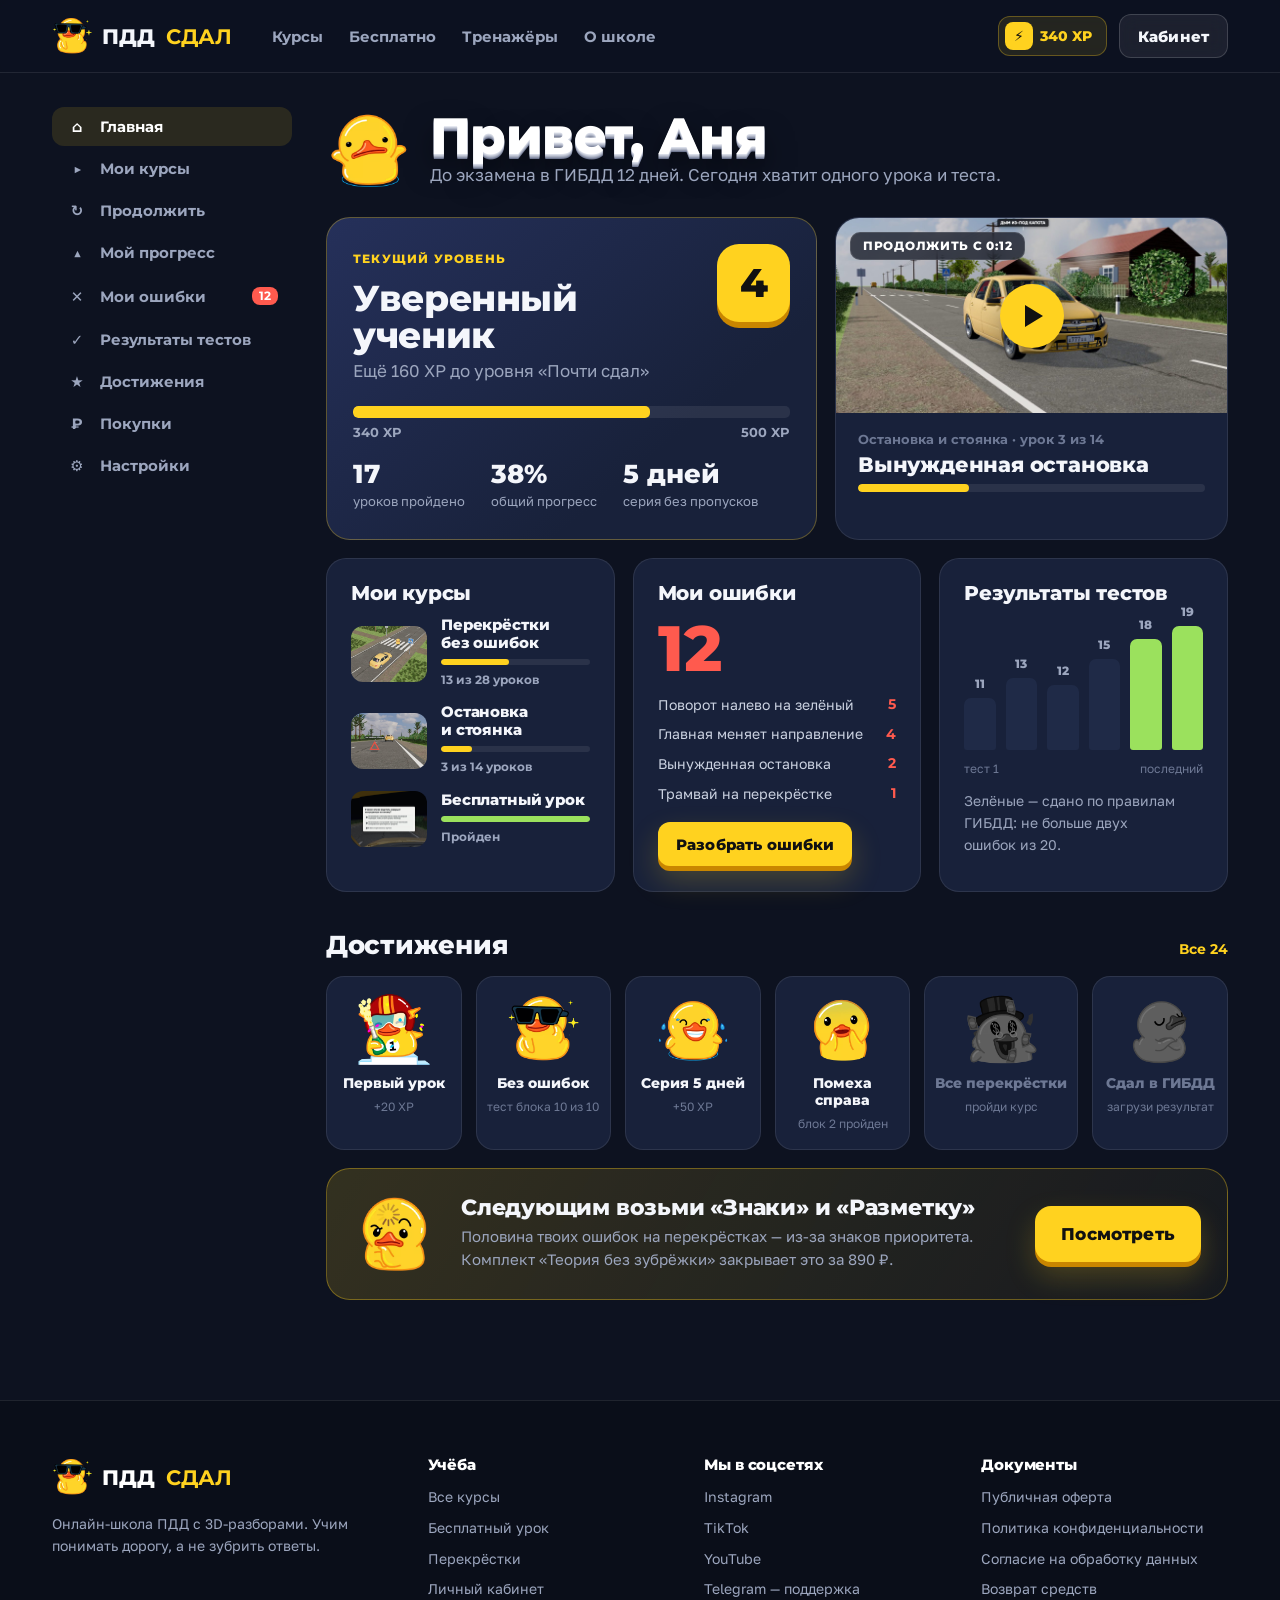
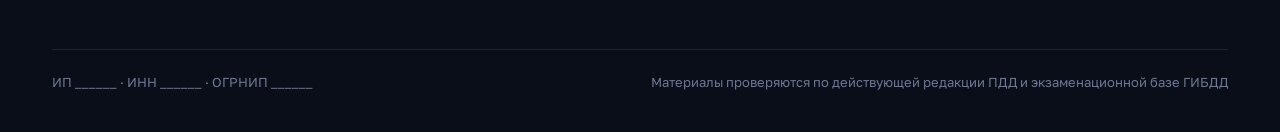
==== account.html @ 4e709c80 "Дизайн-концепция онлайн-школы ПДД: 5 экранов Co-Authored-By: Claude Opus 5.5 <noreply@anthropic.com>" ====
<!doctype html>
<html lang="ru">
<head>
<meta charset="utf-8">
<meta name="viewport" content="width=device-width,initial-scale=1"><meta name="robots" content="noindex,nofollow">
<title>Личный кабинет — ПДД СДАЛ</title>
<link rel="preconnect" href="https://fonts.googleapis.com"><link rel="preconnect" href="https://fonts.gstatic.com" crossorigin>
<link href="https://fonts.googleapis.com/css2?family=Golos+Text:wght@400;500;600&family=Montserrat:wght@700;800&display=swap" rel="stylesheet">
<link rel="stylesheet" href="css/app.css">
</head>
<body data-page="account" data-user="1">
<header data-top></header>

<div class="wrap acc">
  <nav class="acc-nav">
    <a class="on" href="#"><i>⌂</i>Главная</a>
    <a href="#courses"><i>▶</i>Мои курсы</a>
    <a href="lesson.html"><i>↻</i>Продолжить</a>
    <a href="#progress"><i>▲</i>Мой прогресс</a>
    <a href="#errors"><i>✕</i>Мои ошибки<em>12</em></a>
    <a href="#progress"><i>✓</i>Результаты тестов</a>
    <a href="#ach"><i>★</i>Достижения</a>
    <a href="#"><i>₽</i>Покупки</a>
    <a href="#"><i>⚙</i>Настройки</a>
  </nav>

  <div>
    <div class="acc-h"><img data-duck="5773" alt=""><div><h1 class="x3d">Привет, Аня</h1><p>До&nbsp;экзамена в&nbsp;ГИБДД 12 дней. Сегодня хватит одного урока и&nbsp;теста.</p></div></div>

    <div class="grid-a">
      <div class="lvl rv">
        <div class="lvl-top"><div><small>Текущий уровень</small><h2>Уверенный ученик</h2><p class="muted">Ещё 160 XP до&nbsp;уровня «Почти сдал»</p></div><div class="lvl-n">4</div></div>
        <div class="bar"><i style="width:68%"></i></div>
        <div class="bar-l"><span>340 XP</span><span>500 XP</span></div>
        <div class="lvl-row">
          <div><b>17</b><span>уроков пройдено</span></div>
          <div><b>38%</b><span>общий прогресс</span></div>
          <div><b>5 дней</b><span>серия без пропусков</span></div>
        </div>
      </div>
      <a class="cont rv" data-d="80" href="lesson.html">
        <div class="cont-img"><img src="img/granta-smoke.jpg" alt=""><span class="play"></span><span class="hud" style="position:absolute;left:14px;top:14px">Продолжить с&nbsp;0:12</span></div>
        <div class="cont-body"><small>Остановка и&nbsp;стоянка · урок 3 из&nbsp;14</small><h3>Вынужденная остановка</h3><div class="bar"><i style="width:32%"></i></div></div>
      </a>
    </div>

    <div class="row3">
      <div class="box rv" id="courses">
        <h3>Мои курсы</h3>
        <div class="mycourse">
          <a class="mc" href="course-intersections.html"><img src="img/junction-top.jpg" alt=""><div><h4>Перекрёстки без ошибок</h4><div class="bar"><i style="width:46%"></i></div><small>13 из&nbsp;28 уроков</small></div></a>
          <a class="mc" href="lesson.html"><img src="img/triangle.jpg" alt=""><div><h4>Остановка и&nbsp;стоянка</h4><div class="bar"><i style="width:21%"></i></div><small>3 из&nbsp;14 уроков</small></div></a>
          <a class="mc" href="#"><img src="img/cabin-card.jpg" alt=""><div><h4>Бесплатный урок</h4><div class="bar"><i style="width:100%;background:var(--green)"></i></div><small>Пройден</small></div></a>
        </div>
      </div>
      <div class="box rv" data-d="80" id="errors">
        <h3>Мои ошибки</h3>
        <div class="err-n">12</div>
        <ul class="err-l">
          <li>Поворот налево на&nbsp;зелёный<b>5</b></li>
          <li>Главная меняет направление<b>4</b></li>
          <li>Вынужденная остановка<b>2</b></li>
          <li>Трамвай на&nbsp;перекрёстке<b>1</b></li>
        </ul>
        <a class="btn btn-y btn-sm" href="lesson.html">Разобрать ошибки</a>
      </div>
      <div class="box rv" data-d="160" id="progress">
        <h3>Результаты тестов</h3>
        <div class="chart">
          <div style="height:40%"><span>11</span></div>
          <div style="height:55%"><span>13</span></div>
          <div style="height:50%"><span>12</span></div>
          <div style="height:70%"><span>15</span></div>
          <div class="p" style="height:85%"><span>18</span></div>
          <div class="p" style="height:95%"><span>19</span></div>
        </div>
        <div class="chart-l"><span>тест 1</span><span>последний</span></div>
        <p class="muted" style="font-size:14px;margin-top:12px">Зелёные — сдано по&nbsp;правилам ГИБДД: не&nbsp;больше двух ошибок из&nbsp;20.</p>
      </div>
    </div>

    <div class="h-sec" id="ach"><h2>Достижения</h2><a href="#">Все 24</a></div>
    <div class="ach">
      <div class="badge rv"><img data-duck="11643" alt=""><b>Первый урок</b><span>+20 XP</span></div>
      <div class="badge rv" data-d="60"><img data-duck="10669" alt=""><b>Без ошибок</b><span>тест блока 10 из&nbsp;10</span></div>
      <div class="badge rv" data-d="120"><img data-duck="6475" alt=""><b>Серия 5 дней</b><span>+50 XP</span></div>
      <div class="badge rv" data-d="180"><img data-duck="5996" alt=""><b>Помеха справа</b><span>блок 2 пройден</span></div>
      <div class="badge lock rv" data-d="240"><img data-duck="24024" alt=""><b>Все перекрёстки</b><span>пройди курс</span></div>
      <div class="badge lock rv" data-d="300"><img data-duck="12046" alt=""><b>Сдал в&nbsp;ГИБДД</b><span>загрузи результат</span></div>
    </div>

    <div class="rec rv">
      <img data-duck="8676" alt="">
      <div><h3>Следующим возьми «Знаки» и&nbsp;«Разметку»</h3><p>Половина твоих ошибок на&nbsp;перекрёстках — из-за знаков приоритета. Комплект «Теория без зубрёжки» закрывает это за&nbsp;890&nbsp;₽.</p></div>
      <a class="btn btn-y" href="courses.html">Посмотреть</a>
    </div>
  </div>
</div>

<footer data-foot></footer>
<script src="js/app.js"></script>
</body>
</html>
---- css/app.css ----
:root{
  --bg:#0D1220;
  --bg2:#121A2C;
  --card:#18213A;
  --card2:#1F2A47;
  --line:rgba(255,255,255,.09);
  --line2:rgba(255,255,255,.16);
  --text:#F4F6FB;
  --muted:#9CA6BE;
  --dim:#6D7894;
  --y:#FFD21F;
  --y2:#FFB800;
  --y3:#C98600;
  --green:#9BE15D;
  --orange:#FF9B3D;
  --red:#FF5A4E;
  --r:22px;
  --r-sm:14px;
  --display:"Montserrat","Golos Text",system-ui,sans-serif;
  --body:"Golos Text",system-ui,-apple-system,sans-serif;
  --wrap:1240px;
}
*{box-sizing:border-box;margin:0;padding:0}
html{-webkit-text-size-adjust:100%}
body{background:var(--bg);color:var(--text);font:400 17px/1.55 var(--body);overflow-x:hidden;-webkit-font-smoothing:antialiased}
img,video{display:block;max-width:100%}
a{color:inherit;text-decoration:none}
button{font:inherit;color:inherit;background:none;border:0;cursor:pointer}
h1,h2,h3,h4{font-family:var(--display);font-weight:800;line-height:1.02;letter-spacing:-.01em;text-wrap:balance}
p{text-wrap:pretty}
.nw{white-space:nowrap}
.wrap{max-width:var(--wrap);margin:0 auto;padding:0 32px}
.muted{color:var(--muted)}

/* объёмный заголовок, как обложки рилсов */
.x3d{color:#fff;text-shadow:0 1px 0 #d9dde8,0 2px 0 #c3c8d6,0 3px 0 #aab0c2,0 4px 0 #8f96ab,0 5px 0 #6f7790,0 14px 28px rgba(0,0,0,.55)}
.x3d .y,.y3d{color:var(--y);text-shadow:0 1px 0 #f2b800,0 2px 0 #e6a700,0 3px 0 #d89600,0 4px 0 #c88400,0 5px 0 #a86a00,0 14px 28px rgba(0,0,0,.55)}

/* полоса разметки */
.dash{height:4px;background:repeating-linear-gradient(90deg,var(--y) 0 34px,transparent 34px 58px);opacity:.9;border-radius:2px}

/* знак «У» */
.u-sign{display:inline-grid;place-items:center;width:44px;height:40px;position:relative;flex:none}
.u-sign svg{width:100%;height:100%}

/* кнопки */
.btn{display:inline-flex;align-items:center;justify-content:center;gap:10px;height:56px;padding:0 26px;border-radius:16px;font:800 17px/1 var(--display);letter-spacing:.01em;transition:transform .15s,background .15s,box-shadow .15s;white-space:nowrap}
.btn-y{background:var(--y);color:#111;box-shadow:0 5px 0 var(--y3),0 14px 30px rgba(255,210,31,.22)}
.btn-y:hover{transform:translateY(-2px);box-shadow:0 7px 0 var(--y3),0 18px 34px rgba(255,210,31,.3)}
.btn-y:active{transform:translateY(3px);box-shadow:0 2px 0 var(--y3)}
.btn-ghost{background:rgba(255,255,255,.07);border:1.5px solid var(--line2);backdrop-filter:blur(10px)}
.btn-ghost:hover{background:rgba(255,255,255,.13)}
.btn-sm{height:44px;padding:0 18px;font-size:15px;border-radius:12px}
.btn-block{width:100%}

/* HUD-плашки поверх кадров */
.hud{display:inline-flex;align-items:center;gap:8px;padding:7px 12px;border-radius:10px;background:rgba(12,16,28,.72);backdrop-filter:blur(8px);border:1px solid rgba(255,255,255,.12);font:800 12px/1 var(--display);letter-spacing:.06em;text-transform:uppercase;color:#fff}
.hud i{width:8px;height:8px;border-radius:50%;background:var(--green);box-shadow:0 0 0 4px rgba(155,225,93,.2)}
.tag{display:inline-flex;align-items:center;gap:6px;padding:6px 11px;border-radius:9px;font:800 12px/1 var(--display);letter-spacing:.05em;text-transform:uppercase}
.tag-y{background:var(--y);color:#111}
.tag-g{background:var(--green);color:#10200a}
.tag-o{background:var(--orange);color:#2a1300}
.tag-d{background:rgba(255,255,255,.1);color:var(--text)}

/* шапка */
.top{position:sticky;top:0;z-index:50;background:rgba(13,18,32,.82);backdrop-filter:blur(14px) saturate(1.3);border-bottom:1px solid var(--line)}
.top .wrap{display:flex;align-items:center;gap:28px;height:72px}
.logo{display:flex;align-items:center;gap:10px;font:800 21px/1 var(--display);letter-spacing:.01em}
.logo img{width:40px;height:40px}
.logo b{color:var(--y)}
.nav{display:flex;gap:26px;margin-left:12px;font:700 15px/1 var(--display)}
.nav a{color:var(--muted);transition:color .15s}
.nav a:hover,.nav a.on{color:#fff}
.top-r{margin-left:auto;display:flex;align-items:center;gap:12px}
.xp{display:inline-flex;align-items:center;gap:7px;height:40px;padding:0 14px 0 6px;border-radius:12px;background:rgba(255,210,31,.1);border:1px solid rgba(255,210,31,.3);font:800 14px/1 var(--display);color:var(--y)}
.xp b{display:grid;place-items:center;width:28px;height:28px;border-radius:8px;background:var(--y);color:#111;font-size:14px}
.login{font:700 15px/1 var(--display);color:var(--muted);padding:0 6px}
.burger{display:none;width:44px;height:44px;border-radius:12px;background:rgba(255,255,255,.07);place-items:center}
.burger span,.burger span:before,.burger span:after{display:block;width:18px;height:2px;background:#fff;border-radius:2px;position:relative}
.burger span:before,.burger span:after{content:"";position:absolute;left:0}
.burger span:before{top:-6px}.burger span:after{top:6px}
.mnav{display:none}

/* секции */
section{position:relative}
.sec{padding:110px 0}
.sec-h{display:flex;align-items:end;justify-content:space-between;gap:24px;margin-bottom:44px}
.sec-h h2{font-size:clamp(34px,4.4vw,58px)}
.kicker{display:inline-flex;align-items:center;gap:10px;font:800 13px/1 var(--display);letter-spacing:.12em;text-transform:uppercase;color:var(--y);margin-bottom:18px}
.kicker:before{content:"";width:26px;height:4px;border-radius:2px;background:var(--y)}

/* ---------- главная: герой ---------- */
.hero{padding:54px 0 40px}
.hero-head{display:grid;grid-template-columns:1.25fr .75fr;gap:40px;align-items:end;margin-bottom:34px;position:relative}
.hero h1{font-size:clamp(46px,6.6vw,96px);line-height:.96}
.hero-lead{font-size:19px;line-height:1.5;color:#cfd5e3;margin-bottom:26px}
.hero-cta{display:flex;gap:12px;flex-wrap:wrap}
.hero-meta{display:flex;gap:10px;flex-wrap:wrap;margin-bottom:22px}
.screen{position:relative;border-radius:30px;overflow:hidden;width:100%;height:clamp(640px,46vw,680px);background:#0b0f1a;border:1px solid var(--line2);box-shadow:0 40px 90px rgba(0,0,0,.55)}
.screen-bg{position:absolute;inset:0}
.screen-bg img{position:absolute;inset:0;width:100%;height:100%;object-fit:cover;transition:opacity .6s ease}
.screen-bg img.off{opacity:0}
.screen:after{content:"";position:absolute;inset:0;background:linear-gradient(90deg,transparent 45%,rgba(11,15,26,.55) 100%);pointer-events:none}
.screen-hud{position:absolute;z-index:2;left:20px;top:20px;display:flex;gap:8px;flex-wrap:wrap}
.screen-cap{position:absolute;z-index:2;left:20px;bottom:20px;max-width:46%;font:800 15px/1.3 var(--display);color:#fff;text-shadow:0 2px 10px rgba(0,0,0,.6)}
.screen .trainer{position:absolute;z-index:3;right:22px;top:22px;max-height:calc(100% - 44px);overflow:auto}
.hero-duck{position:absolute;right:0;top:-14px;width:120px;filter:drop-shadow(0 10px 18px rgba(0,0,0,.45))}

/* тренажёр в первом экране */
.trainer{width:440px;background:rgba(250,251,253,.97);color:#141824;border-radius:24px;padding:24px;box-shadow:0 30px 70px rgba(0,0,0,.5);position:relative}
.trainer-top{display:flex;align-items:center;justify-content:space-between;margin-bottom:14px}
.trainer-top .tag-d{background:#eef0f5;color:#4a5268}
.trainer h3{font-size:22px;line-height:1.2;margin-bottom:16px;color:#121624}
.opts{display:grid;gap:9px}
.opt{display:flex;gap:12px;align-items:flex-start;text-align:left;width:100%;padding:13px 14px;border-radius:14px;background:#f1f3f8;border:2px solid transparent;font:500 15px/1.35 var(--body);color:#1d2233;transition:background .15s,border-color .15s,transform .1s}
.opt:hover{background:#e7eaf2}
.opt:active{transform:scale(.99)}
.opt .n{flex:none;display:grid;place-items:center;width:26px;height:26px;border-radius:8px;background:#141824;color:#fff;font:800 13px/1 var(--display)}
.opt.ok{background:#eaf8dc;border-color:#7cc93c}
.opt.ok .n{background:#4f9e18}
.opt.bad{background:#ffe9e6;border-color:#ff7a6e}
.opt.bad .n{background:#e2382b}
.opt[disabled]{cursor:default}
.why{display:none;margin-top:14px;padding:14px 14px 14px 70px;border-radius:14px;background:#141824;color:#e9ecf3;font-size:15px;line-height:1.45;position:relative;min-height:74px}
.why.show{display:block;animation:pop .35s ease}
.trainer:has(.why.show) .trainer-foot{display:none}
.screen .trainer .opt{padding:11px 13px;font-size:14.5px}
.screen .trainer h3{font-size:21px;margin-bottom:14px}
.why img{position:absolute;left:8px;top:50%;transform:translateY(-50%);width:56px;height:56px}
.why b{color:var(--y);font-family:var(--display)}
.why.good b{color:var(--green)}
.trainer-foot{display:flex;justify-content:space-between;align-items:center;margin-top:14px;font-size:13px;color:#6b7387}
.trainer-foot a{font:800 14px/1 var(--display);color:#141824;border-bottom:2px solid var(--y)}
.reset{font:700 13px/1 var(--display);color:#6b7387}

/* тост XP */
.toast{position:fixed;z-index:90;left:50%;top:88px;transform:translate(-50%,-20px);opacity:0;pointer-events:none;display:flex;align-items:center;gap:12px;padding:10px 18px 10px 10px;border-radius:16px;background:#141824;border:1px solid rgba(255,210,31,.35);box-shadow:0 18px 40px rgba(0,0,0,.45);transition:opacity .25s,transform .25s}
.toast.on{opacity:1;transform:translate(-50%,0)}
.toast img{width:44px;height:44px}
.toast b{display:block;font:800 16px/1.1 var(--display);color:var(--y)}
.toast span{font-size:13px;color:var(--muted)}

/* цифры */
.stats{border-top:1px solid var(--line);border-bottom:1px solid var(--line);background:var(--bg2)}
.stats .wrap{display:grid;grid-template-columns:repeat(4,1fr)}
.stat{padding:30px 26px;border-left:1px solid var(--line)}
.stat:first-child{border-left:0;padding-left:0}
.stat b{display:block;font:800 44px/1 var(--display);color:var(--y);margin-bottom:8px}
.stat span{color:var(--muted);font-size:15px}

/* как устроен урок — плёнка */
.film{display:grid;grid-template-columns:repeat(4,1fr);gap:18px;counter-reset:st}
.frame{position:relative}
.frame-img{position:relative;border-radius:18px;overflow:hidden;aspect-ratio:16/10;background:#000;border:1px solid var(--line)}
.frame-img img{width:100%;height:100%;object-fit:cover}
.frame-num{position:absolute;left:12px;top:12px;width:36px;height:36px;border-radius:10px;display:grid;place-items:center;background:var(--y);color:#111;font:800 17px/1 var(--display)}
.frame h3{font-size:22px;margin:18px 0 8px}
.frame p{color:var(--muted);font-size:15px;line-height:1.5}
.frame:nth-child(even){margin-top:46px}
.film-road{margin:44px 0 0}

/* курсы — бенто */
.bento{display:grid;grid-template-columns:1.35fr 1fr 1fr;grid-template-rows:auto auto;gap:18px}
.cc{position:relative;display:flex;flex-direction:column;border-radius:var(--r);overflow:hidden;background:var(--card);border:1px solid var(--line);transition:transform .2s,border-color .2s}
.cc:hover{transform:translateY(-4px);border-color:rgba(255,210,31,.45)}
.cc-img{position:relative;aspect-ratio:16/9;overflow:hidden;background:#0a0e18}
.cc-img img{width:100%;height:100%;object-fit:cover;transition:transform .5s}
.cc:hover .cc-img img{transform:scale(1.04)}
.cc-img .tag{position:absolute;left:14px;top:14px}
.cc-body{padding:20px 22px 22px;display:flex;flex-direction:column;gap:10px;flex:1}
.cc h3{font-size:24px;line-height:1.08}
.cc p{color:var(--muted);font-size:15px;line-height:1.45}
.cc-meta{display:flex;gap:14px;flex-wrap:wrap;color:var(--dim);font:700 13px/1 var(--display);letter-spacing:.02em}
.cc-foot{margin-top:auto;padding-top:10px;display:flex;align-items:center;justify-content:space-between}
.price{font:800 28px/1 var(--display);color:#fff}
.price s{font-size:16px;color:var(--dim);margin-left:8px;font-weight:700}
.go{width:44px;height:44px;border-radius:12px;display:grid;place-items:center;background:rgba(255,210,31,.12);color:var(--y);font:800 20px/1 var(--display);transition:background .15s}
.cc:hover .go{background:var(--y);color:#111}
.cc.big{grid-row:span 2}
.cc.big .cc-img{aspect-ratio:auto;flex:1;min-height:340px}
.cc.big h3{font-size:34px}
.cc.big .cc-body{flex:none}

/* заглушка кадра — честная */
.ph{position:relative;width:100%;height:100%;min-height:100%;display:grid;place-items:center;text-align:center;padding:20px;background:#0c1120;border:2px dashed rgba(255,210,31,.35);border-radius:inherit;color:var(--muted);font:700 14px/1.35 var(--display)}
.ph:before{content:"";position:absolute;inset:14px;border:1px solid rgba(255,255,255,.05);border-radius:10px}
.ph em{display:block;font-style:normal;color:var(--y);font-size:12px;letter-spacing:.1em;text-transform:uppercase;margin-bottom:6px}

/* полный курс */
.full{display:grid;grid-template-columns:1.1fr .9fr;border-radius:32px;overflow:hidden;background:linear-gradient(135deg,#1a2442,#121a2e);border:1px solid rgba(255,210,31,.25)}
.full-img{position:relative;min-height:520px}
.full-img img{position:absolute;inset:0;width:100%;height:100%;object-fit:cover}
.full-img:after{content:"";position:absolute;inset:0;background:linear-gradient(90deg,transparent 60%,#182240 100%)}
.full-body{padding:54px 50px;display:flex;flex-direction:column;gap:18px}
.full-body h2{font-size:clamp(36px,4vw,54px)}
.checks{list-style:none;display:grid;gap:11px}
.checks li{display:flex;gap:12px;align-items:flex-start;font-size:16px;line-height:1.45;color:#d9deea}
.checks li:before{content:"";flex:none;width:22px;height:22px;margin-top:1px;border-radius:7px;background:var(--y) url("data:image/svg+xml,%3Csvg xmlns='http://www.w3.org/2000/svg' viewBox='0 0 24 24'%3E%3Cpath d='M6 12.5l4 4 8-9' fill='none' stroke='%23111' stroke-width='3' stroke-linecap='round' stroke-linejoin='round'/%3E%3C/svg%3E") center/16px no-repeat}
.full-price{display:flex;align-items:baseline;gap:14px;margin-top:6px}
.full-price b{font:800 56px/1 var(--display);color:var(--y)}
.full-price span{color:var(--muted);font-size:15px}

/* бесплатный урок */
.demo{display:grid;grid-template-columns:1.4fr .6fr;gap:40px;align-items:center}
.player{position:relative;border-radius:24px;overflow:hidden;background:#000;border:1px solid var(--line);box-shadow:0 30px 60px rgba(0,0,0,.45)}
.player video{width:100%;aspect-ratio:16/9;object-fit:cover;background:#000}
.player .hud{position:absolute;left:16px;top:16px;pointer-events:none}
.demo-side h2{font-size:clamp(32px,3.6vw,48px);margin-bottom:16px}
.demo-side p{color:var(--muted);margin-bottom:24px}
.demo-duck{width:120px;margin-bottom:10px}

/* отзывы */
.revs{display:grid;grid-template-columns:1fr 1fr 1fr;gap:18px}
.rev{border-radius:var(--r);min-height:220px}
.rev .ph{min-height:220px;border-radius:var(--r)}
.proof{display:flex;gap:30px;align-items:center;padding:26px 30px;border-radius:var(--r);background:var(--bg2);border:1px solid var(--line);margin-bottom:18px}
.proof b{font:800 40px/1 var(--display);color:var(--y);display:block}
.proof span{color:var(--muted);font-size:14px}
.proof .sep{width:1px;height:48px;background:var(--line2)}

/* FAQ */
.faq{max-width:900px}
.faq details{border-bottom:1px solid var(--line)}
.faq summary{list-style:none;display:flex;justify-content:space-between;gap:20px;align-items:center;padding:24px 0;font:800 21px/1.25 var(--display);cursor:pointer}
.faq summary::-webkit-details-marker{display:none}
.faq summary:after{content:"+";flex:none;width:36px;height:36px;border-radius:10px;display:grid;place-items:center;background:rgba(255,255,255,.07);color:var(--y);font-size:22px;transition:transform .2s}
.faq details[open] summary:after{transform:rotate(45deg)}
.faq details p{color:var(--muted);padding:0 50px 24px 0;max-width:760px}

/* подвал */
.foot{border-top:1px solid var(--line);padding:56px 0 40px;background:#0a0e19;color:var(--muted);font-size:14px}
.foot .wrap{display:grid;grid-template-columns:1.4fr 1fr 1fr 1fr;gap:30px}
.foot h4{font-size:15px;color:#fff;margin-bottom:14px}
.foot a{display:block;margin-bottom:9px}
.foot .logo{display:flex;color:#fff}
.foot a:hover{color:#fff}
.foot-legal{grid-column:1/-1;border-top:1px solid var(--line);padding-top:22px;margin-top:10px;display:flex;justify-content:space-between;gap:20px;flex-wrap:wrap;font-size:13px;color:var(--dim)}

/* ---------- каталог ---------- */
.page-h{padding:64px 0 34px}
.page-h h1{font-size:clamp(44px,6vw,80px);margin-bottom:14px}
.page-h p{color:var(--muted);font-size:19px;max-width:640px}
.filters{display:flex;gap:10px;flex-wrap:wrap;margin:30px 0 8px}
.chip{height:42px;padding:0 18px;border-radius:12px;background:rgba(255,255,255,.06);border:1px solid var(--line);font:700 14px/1 var(--display);color:var(--muted);transition:all .15s}
.chip:hover{color:#fff}
.chip.on{background:var(--y);color:#111;border-color:var(--y)}
.chip sup{font-size:11px;margin-left:4px;opacity:.7}
.cat{display:grid;grid-template-columns:repeat(4,1fr);gap:18px;padding-bottom:110px}
.cat .cc.wide{grid-column:span 2}
.cat .cc.wide .cc-img{aspect-ratio:21/9}
.cat .cc:not(.wide) h3{font-size:21px}
.page-h{position:relative}
.page-duck{position:absolute;right:0;bottom:40px;width:150px}
.cat .cc.hide{display:none}
.bundle .cc-img{display:grid;grid-template-columns:1fr 1fr;gap:3px;background:#0a0e18}
.bundle .cc-img img{height:100%}
.bundle .cc-img .ph{border-radius:0;font-size:12px;border-width:1px}
.promo{background:var(--y);color:#141824;border-color:var(--y)}
.promo .cc-body img{width:110px;margin:-4px 0 4px -6px}
.promo h3{color:#141824}
.promo h3 s{color:rgba(20,24,36,.55)}
.promo p{color:#3b3410}
.promo .price{color:#141824}
.promo .go{background:#141824;color:var(--y)}
.promo:hover .go{background:#141824;color:var(--y)}
.saving{color:var(--green);font:800 13px/1 var(--display)}
.cat-group{grid-column:1/-1;display:flex;align-items:center;gap:16px;margin-top:26px;font:800 15px/1 var(--display);letter-spacing:.1em;text-transform:uppercase;color:var(--muted)}
.cat-group:after{content:"";flex:1;height:1px;background:var(--line)}
.cat-group:first-child{margin-top:0}

/* ---------- страница курса ---------- */
.p-hero{position:relative;overflow:hidden;padding:0}
.p-hero-img{position:absolute;inset:0}
.p-hero-img img{width:100%;height:100%;object-fit:cover;object-position:50% 55%}
.p-hero:after{content:"";position:absolute;inset:0;background:linear-gradient(90deg,rgba(13,18,32,.96) 0%,rgba(13,18,32,.8) 42%,rgba(13,18,32,.2) 75%),linear-gradient(0deg,var(--bg) 0%,transparent 30%)}
.p-hero .wrap{position:relative;z-index:2;padding-top:80px;padding-bottom:90px;display:grid;grid-template-columns:1fr 380px;gap:50px;align-items:end}
.crumbs{font:700 14px/1 var(--display);color:var(--muted);margin-bottom:26px}
.crumbs a:hover{color:#fff}
.p-hero h1{font-size:clamp(46px,6vw,86px);margin:16px 0 20px}
.p-hero .lead{font-size:20px;color:#d6dbe7;max-width:560px}
.p-hero .hud-row{display:flex;gap:10px;flex-wrap:wrap;margin-top:26px}
.buy{background:rgba(250,251,253,.98);color:#121624;border-radius:26px;padding:28px;box-shadow:0 30px 70px rgba(0,0,0,.5)}
.buy-price{display:flex;align-items:baseline;gap:10px;margin-bottom:6px}
.buy-price b{font:800 52px/1 var(--display)}
.buy-price span{color:#6b7387;font-size:15px}
.buy ul{list-style:none;margin:18px 0 22px;display:grid;gap:9px;font-size:15px;color:#3a4256}
.buy li{display:flex;gap:10px}
.buy li:before{content:"";flex:none;width:18px;height:18px;margin-top:2px;border-radius:6px;background:#141824 url("data:image/svg+xml,%3Csvg xmlns='http://www.w3.org/2000/svg' viewBox='0 0 24 24'%3E%3Cpath d='M6 12.5l4 4 8-9' fill='none' stroke='%23FFD21F' stroke-width='3.4' stroke-linecap='round' stroke-linejoin='round'/%3E%3C/svg%3E") center/13px no-repeat}
.buy .pay{margin-top:14px;text-align:center;font-size:13px;color:#6b7387}
.buy .btn-ghost{color:#141824;border-color:#d7dbe5;background:#f1f3f8;margin-top:10px}

.pain{display:grid;grid-template-columns:.9fr 1.1fr;gap:60px;align-items:center}
.pain-big{font:800 clamp(120px,15vw,210px)/.85 var(--display)}
.pain-big small{display:block;font-size:22px;line-height:1.3;color:var(--muted);margin-top:16px;font-weight:700;letter-spacing:0}
.pain-list{display:grid;gap:14px}
.pain-item{display:flex;gap:18px;align-items:flex-start;padding:22px 24px;border-radius:18px;background:var(--card);border:1px solid var(--line)}
.pain-item .tag{flex:none;margin-top:2px}
.pain-item h3{font-size:20px;margin-bottom:6px}
.pain-item p{color:var(--muted);font-size:15px}

.prog{display:grid;grid-template-columns:1fr 360px;gap:50px;align-items:start}
.mod{border:1px solid var(--line);border-radius:18px;background:var(--card);margin-bottom:12px;overflow:hidden}
.mod summary{list-style:none;display:grid;grid-template-columns:54px 1fr auto;gap:16px;align-items:center;padding:18px 20px;cursor:pointer}
.mod summary::-webkit-details-marker{display:none}
.mod-n{width:54px;height:54px;border-radius:14px;display:grid;place-items:center;background:var(--bg2);border:1px solid var(--line2);font:800 22px/1 var(--display);color:var(--y)}
.mod h3{font-size:20px;line-height:1.15}
.mod small{display:block;color:var(--dim);font:700 13px/1.3 var(--display);margin-top:5px}
.mod-free{color:var(--green)}
.mod ol{list-style:none;padding:0 20px 18px 90px;display:grid;gap:8px;color:#cfd5e3;font-size:15px}
.mod ol li{display:flex;justify-content:space-between;gap:12px;padding:10px 0;border-top:1px solid var(--line)}
.mod ol li span{color:var(--dim);font-size:13px;white-space:nowrap}
.prog-side{position:sticky;top:96px;display:grid;gap:14px}
.box{border-radius:20px;background:var(--card);border:1px solid var(--line);padding:24px}
.box h3{font-size:20px;margin-bottom:12px}
.box .checks li{font-size:15px}
.upsell{border-color:rgba(255,210,31,.35);background:linear-gradient(160deg,#222c4b,#18213a)}
.upsell p{color:var(--muted);font-size:15px;margin-bottom:14px}

.sticky-buy{display:none}

/* ---------- урок ---------- */
.lesson-app{display:grid;grid-template-columns:320px minmax(0,1fr);min-height:calc(100vh - 72px)}
.side{background:var(--bg2);border-right:1px solid var(--line);padding:26px 18px;position:sticky;top:72px;height:calc(100vh - 72px);overflow:auto}
.side-h{padding:0 8px 18px}
.side-h small{font:800 12px/1 var(--display);letter-spacing:.1em;text-transform:uppercase;color:var(--dim)}
.side-h h2{font-size:22px;margin:8px 0 14px}
.bar{height:8px;border-radius:5px;background:rgba(255,255,255,.08);overflow:hidden}
.bar i{display:block;height:100%;border-radius:5px;background:var(--y)}
.bar-l{display:flex;justify-content:space-between;font:700 13px/1 var(--display);color:var(--muted);margin-top:8px}
.les{list-style:none;display:grid;gap:3px}
.les-mod{font:800 12px/1 var(--display);letter-spacing:.1em;text-transform:uppercase;color:var(--dim);padding:18px 8px 8px}
.les a{display:grid;grid-template-columns:28px 1fr auto;gap:10px;align-items:center;padding:10px 8px;border-radius:12px;font-size:14px;line-height:1.3;color:#cbd2e1}
.les a:hover{background:rgba(255,255,255,.05)}
.les a.on{background:rgba(255,210,31,.12);color:#fff;box-shadow:inset 3px 0 0 var(--y)}
.les .st{width:24px;height:24px;border-radius:7px;display:grid;place-items:center;font:800 12px/1 var(--display);background:rgba(255,255,255,.07);color:var(--muted)}
.les .done .st{background:var(--green);color:#10200a}
.les .on .st{background:var(--y);color:#111}
.les .lock{opacity:.45}
.les em{font-style:normal;font-size:12px;color:var(--dim)}
.main{padding:28px 40px 80px;max-width:1080px}
.l-top{display:flex;align-items:center;justify-content:space-between;gap:16px;margin-bottom:18px}
.l-top .crumbs{margin:0}
.l-title{font-size:clamp(30px,3.4vw,44px);margin-bottom:20px}
.l-player .hud.r{left:auto;right:16px}
.tabs{display:flex;gap:6px;margin:26px 0 18px;border-bottom:1px solid var(--line);overflow-x:auto;scrollbar-width:none}
.tabs button{padding:12px 16px;font:800 15px/1 var(--display);color:var(--muted);border-bottom:3px solid transparent;margin-bottom:-1px}
.tabs button.on{color:#fff;border-color:var(--y)}
.tabp{display:none}
.tabp.on{display:block}
.explain{display:grid;grid-template-columns:1fr 280px;gap:26px}
.say{display:grid;gap:12px}
.say p{position:relative;padding:14px 16px 14px 18px;border-radius:14px;background:var(--card);border:1px solid var(--line);font-size:16px;line-height:1.5}
.say p .t{display:block;font:800 12px/1 var(--display);color:var(--dim);margin-bottom:6px;letter-spacing:.05em}
.fishka{border-radius:18px;padding:22px;background:var(--y);color:#141824;position:relative;overflow:hidden}
.fishka small{font:800 12px/1 var(--display);letter-spacing:.1em;text-transform:uppercase;opacity:.7}
.fishka p{font:800 21px/1.25 var(--display);margin:10px 0 0}
.fishka img{width:92px;margin:14px 0 -8px auto}
.rule{border-radius:18px;padding:22px;background:var(--card);border:1px solid var(--line);margin-top:14px;font-size:14px;color:var(--muted)}
.rule b{color:#fff;font-family:var(--display);display:block;margin-bottom:6px;font-size:15px}
.quiz{margin-top:34px;border-radius:24px;background:rgba(250,251,253,.98);color:#141824;padding:30px}
.quiz-h{display:flex;justify-content:space-between;align-items:center;gap:12px;margin-bottom:14px}
.quiz-h .tag-d{background:#eef0f5;color:#4a5268}
.quiz h3{font-size:24px;line-height:1.2;margin-bottom:18px}
.quiz .opt{font-size:16px;padding:15px 16px}
.next{display:flex;justify-content:space-between;align-items:center;gap:14px;margin-top:22px}
.next .btn[aria-disabled=true]{opacity:.35;pointer-events:none}
.next small{color:#6b7387;font-size:14px}
.m-prog{display:none}

/* ---------- кабинет ---------- */
.acc{display:grid;grid-template-columns:240px 1fr;gap:34px;padding-top:34px;padding-bottom:100px}
.acc-nav{position:sticky;top:100px;align-self:start;display:grid;gap:3px}
.acc-nav a{display:flex;align-items:center;gap:12px;padding:12px 14px;border-radius:12px;font:700 15px/1 var(--display);color:var(--muted)}
.acc-nav a:hover{background:rgba(255,255,255,.05);color:#fff}
.acc-nav a.on{background:rgba(255,210,31,.12);color:#fff}
.acc-nav a i{font-style:normal;width:22px;text-align:center}
.acc-nav a em{margin-left:auto;font-style:normal;font-size:12px;background:var(--red);color:#fff;border-radius:8px;padding:3px 7px}
.acc-h{display:flex;align-items:center;gap:20px;margin-bottom:26px}
.acc-h img{width:84px}
.acc-h h1{font-size:clamp(34px,4vw,52px)}
.acc-h p{color:var(--muted)}
.grid-a{display:grid;grid-template-columns:1.25fr 1fr;gap:18px}
.lvl{border-radius:24px;padding:26px;background:linear-gradient(140deg,#25305a,#18213a 70%);border:1px solid rgba(255,210,31,.3);position:relative;overflow:hidden}
.lvl-top{display:flex;justify-content:space-between;align-items:flex-start;gap:12px}
.lvl small{font:800 12px/1 var(--display);letter-spacing:.1em;text-transform:uppercase;color:var(--y)}
.lvl h2{font-size:36px;margin:10px 0 4px}
.lvl-n{width:78px;height:78px;border-radius:22px;display:grid;place-items:center;background:var(--y);color:#111;font:800 40px/1 var(--display);box-shadow:0 6px 0 var(--y3)}
.lvl .bar{height:12px;margin-top:22px}
.lvl-row{display:flex;gap:26px;margin-top:22px;flex-wrap:wrap}
.lvl-row div b{display:block;font:800 26px/1 var(--display)}
.lvl-row div span{font-size:13px;color:var(--muted)}
.cont{border-radius:24px;overflow:hidden;background:var(--card);border:1px solid var(--line);display:flex;flex-direction:column}
.cont-img{position:relative;aspect-ratio:16/8;overflow:hidden}
.cont-img img{width:100%;height:100%;object-fit:cover}
.cont-img .play{position:absolute;inset:0;margin:auto;width:64px;height:64px;border-radius:50%;background:var(--y);display:grid;place-items:center;box-shadow:0 10px 30px rgba(0,0,0,.4)}
.cont-img .play:after{content:"";border-left:18px solid #111;border-top:11px solid transparent;border-bottom:11px solid transparent;margin-left:5px}
.cont-body{padding:20px 22px;display:grid;gap:8px}
.cont-body small{color:var(--dim);font:700 13px/1 var(--display)}
.cont-body h3{font-size:21px}
.row3{display:grid;grid-template-columns:1fr 1fr 1fr;gap:18px;margin-top:18px}
.mycourse{display:grid;gap:12px}
.mc{display:grid;grid-template-columns:76px 1fr;gap:14px;align-items:center}
.mc img,.mc .ph{width:76px;height:56px;border-radius:12px;object-fit:cover}
.mc .ph{padding:4px;font-size:10px;border-width:1px}
.mc .ph:before{display:none}
.mc h4{font-size:15px;line-height:1.2;margin-bottom:7px}
.mc .bar{height:6px}
.mc small{font:700 12px/1 var(--display);color:var(--muted)}
.err-n{font:800 64px/1 var(--display);color:var(--red)}
.err-l{list-style:none;display:grid;gap:8px;margin:14px 0 18px;font-size:14px}
.err-l li{display:flex;justify-content:space-between;gap:10px;color:#cbd2e1}
.err-l li b{color:var(--red);font-family:var(--display)}
.chart{display:flex;align-items:flex-end;gap:10px;height:130px;margin:16px 0 10px}
.chart div{flex:1;border-radius:7px 7px 3px 3px;background:var(--card2);position:relative}
.chart div.p{background:var(--green)}
.chart div span{position:absolute;top:-20px;left:0;right:0;text-align:center;font:800 12px/1 var(--display);color:var(--muted)}
.chart-l{display:flex;justify-content:space-between;font-size:12px;color:var(--dim)}
.ach{display:grid;grid-template-columns:repeat(6,1fr);gap:14px;margin-top:18px}
.badge{border-radius:18px;padding:16px 10px 14px;background:var(--card);border:1px solid var(--line);text-align:center}
.badge img{width:72px;height:72px;margin:0 auto 10px}
.badge b{display:block;font:800 14px/1.2 var(--display)}
.badge span{font-size:12px;color:var(--dim)}
.badge.lock img{filter:grayscale(1) brightness(.45)}
.badge.lock b{color:var(--dim)}
.rec{margin-top:18px;display:grid;grid-template-columns:auto 1fr auto;gap:22px;align-items:center;border-radius:24px;padding:22px 26px;background:linear-gradient(120deg,rgba(255,210,31,.16),rgba(255,210,31,.04));border:1px solid rgba(255,210,31,.35)}
.rec img{width:86px}
.rec h3{font-size:22px;margin-bottom:6px}
.rec p{color:var(--muted);font-size:15px}
.h-sec{display:flex;justify-content:space-between;align-items:baseline;margin:40px 0 0}
.h-sec h2{font-size:26px}
.h-sec a{font:700 14px/1 var(--display);color:var(--y)}

/* ---------- анимации (только при motion) ---------- */
@keyframes pop{from{opacity:0;transform:translateY(6px)}to{opacity:1;transform:none}}
@keyframes rise{from{opacity:0;transform:translateY(26px)}to{opacity:1;transform:none}}
@keyframes drive{from{background-position:0 0}to{background-position:116px 0}}
html.motion .rv{opacity:0}
html.motion .rv.in{animation:rise .7s cubic-bezier(.2,.7,.2,1) forwards}
html.motion .dash{animation:drive 1.2s linear infinite}
html:not(.motion) *{animation:none!important}

/* ---------- адаптив ---------- */
@media (max-width:1100px){
  .nav{display:none}
  .burger{display:grid}
  .login{display:none}
  .mnav.open{display:grid;position:fixed;inset:72px 0 auto 0;z-index:49;background:var(--bg2);border-bottom:1px solid var(--line);padding:12px 20px 22px;gap:4px}
  .mnav a{padding:14px 6px;font:800 19px/1 var(--display);border-bottom:1px solid var(--line)}
  .film{grid-template-columns:1fr 1fr}
  .frame:nth-child(even){margin-top:0}
  .bento{grid-template-columns:1fr 1fr}
  .cc.big{grid-column:span 2;grid-row:auto}
  .cc.big .cc-img{min-height:0;aspect-ratio:16/8}
  .full{grid-template-columns:1fr}
  .full-img{min-height:360px}
  .full-img:after{background:linear-gradient(0deg,#182240 0%,transparent 40%)}
  .demo{grid-template-columns:1fr}
  .cat{grid-template-columns:1fr 1fr}
  .page-duck{width:100px;bottom:auto;top:40px}
  .p-hero .wrap{grid-template-columns:1fr}
  .buy{max-width:460px}
  .prog{grid-template-columns:1fr}
  .prog-side{position:static}
  .lesson-app{grid-template-columns:minmax(0,1fr)}
  .side{display:none}
  .side.open{display:block;position:fixed;inset:72px 0 0 0;z-index:48;height:auto}
  .m-prog{display:inline-flex}
  .main{padding:22px 32px 80px}
  .acc{grid-template-columns:1fr}
  .acc-nav{position:static;display:flex;overflow-x:auto;gap:6px;padding-bottom:6px;scrollbar-width:none}
  .acc-nav a{white-space:nowrap;background:rgba(255,255,255,.05)}
  .ach{grid-template-columns:repeat(3,1fr)}
}
@media (max-width:860px){
  .hero-head{grid-template-columns:1fr;gap:22px}
  .hero-duck{display:none}
  .screen{overflow:visible;height:auto;min-height:0;border:0;box-shadow:none;background:none}
  .screen-bg{position:relative;aspect-ratio:2/1;border-radius:24px;overflow:hidden;border:1px solid var(--line2)}
  .screen:after{display:none}
  .screen-cap{display:none}
  .screen .trainer{position:relative;inset:auto;width:auto;margin:-40px 16px 0;overflow:visible}
  .stats .wrap{grid-template-columns:1fr 1fr}
  .stat:nth-child(3){border-left:0;padding-left:0}
  .stat:nth-child(n+3){border-top:1px solid var(--line)}
  .grid-a,.row3{grid-template-columns:1fr}
  .explain{grid-template-columns:1fr}
  .pain{grid-template-columns:minmax(0,1fr);gap:30px}
  .revs{grid-template-columns:1fr}
  .revs .rev:nth-child(n+2){display:none}
  .foot .wrap{grid-template-columns:1fr 1fr}
  .foot .wrap>div:first-child{grid-column:1/-1}
}
@media (max-width:640px){
  body{font-size:16px}
  .wrap{padding:0 16px}
  .top .wrap{gap:12px;height:64px}
  .top .xp{display:none}
  .top .btn-sm{height:40px;padding:0 14px;font-size:14px}
  .logo{font-size:18px}
  .logo img{width:34px;height:34px}
  .mnav.open{inset:64px 0 auto 0}
  .sec{padding:72px 0}
  .sec-h{flex-direction:column;align-items:flex-start;margin-bottom:28px}
  .hero{padding:30px 0 20px}
  .hero h1{font-size:43px}
  .hero-lead{font-size:17px;margin-bottom:22px}
  .screen-bg{aspect-ratio:16/11;border-radius:20px;margin:0 -4px}
  .screen-bg img{object-position:38% 50%}
  .screen-hud{left:12px;top:12px}
  .screen .trainer{margin:-34px 4px 0}
  .hero-cta .btn{flex:1}
  .trainer{padding:18px;border-radius:20px}
  .trainer h3{font-size:19px}
  .stat{padding:22px 14px}
  .stat b{font-size:34px}
  .stat span{font-size:13px}
  .film{grid-template-columns:1fr 1fr;gap:22px 12px}
  .frame h3{font-size:17px;margin:12px 0 4px}
  .frame p{font-size:13px}
  .frame-num{width:28px;height:28px;font-size:14px;left:8px;top:8px}
  .frame-img{border-radius:12px}
  .bento,.cat{grid-template-columns:1fr}
  .cc.big,.cat .cc.wide{grid-column:auto}
  .cat .cc.wide .cc-img{aspect-ratio:16/9}
  .full{border-radius:24px}
  .full-img{min-height:240px}
  .full-body{padding:30px 22px}
  .full-price b{font-size:44px}
  .faq summary{font-size:18px}
  .faq details p{padding-right:0}
  .proof{flex-wrap:wrap;gap:18px;padding:22px}
  .proof .sep{display:none}
  .page-h{padding:40px 0 20px}
  .page-duck{width:76px;top:30px}
  .filters{flex-wrap:nowrap;overflow-x:auto;margin:22px -16px 4px;padding:0 16px 4px;scrollbar-width:none}
  .chip{flex:none}
  .p-hero .wrap{padding-top:40px;padding-bottom:40px;gap:30px}
  .p-hero:after{background:linear-gradient(0deg,var(--bg) 8%,rgba(13,18,32,.75) 60%,rgba(13,18,32,.5) 100%)}
  .p-hero .buy{display:none}
  .pain-big{font-size:min(120px,28vw)}
  .mod summary{grid-template-columns:44px 1fr auto;gap:12px;padding:14px}
  .mod-n{width:44px;height:44px;font-size:18px}
  .mod h3{font-size:17px}
  .mod ol{padding:0 14px 14px 14px}
  .sticky-buy{display:flex;position:fixed;left:0;right:0;bottom:0;z-index:60;gap:12px;align-items:center;padding:12px 16px calc(12px + env(safe-area-inset-bottom));background:rgba(13,18,32,.94);backdrop-filter:blur(12px);border-top:1px solid var(--line)}
  .sticky-buy b{font:800 24px/1 var(--display)}
  .sticky-buy small{display:block;color:var(--muted);font-size:12px}
  .sticky-buy .btn{margin-left:auto;height:50px}
  body.has-sticky .foot{padding-bottom:110px}
  .main{padding:16px 16px 60px}
  .tabs button{padding:12px 10px;font-size:14px;white-space:nowrap}
  .l-top{flex-wrap:wrap}
  .l-player{margin:0 -16px;border-radius:0;border-left:0;border-right:0}
  .quiz{padding:20px;margin:28px -4px 0}
  .quiz h3{font-size:20px}
  .next{flex-direction:column;align-items:stretch}
  .next .btn{width:100%}
  .acc{padding-top:20px}
  .acc-h img{width:64px}
  .lvl h2{font-size:28px}
  .lvl-n{width:62px;height:62px;font-size:32px}
  .ach{grid-template-columns:repeat(2,1fr)}
  .rec{grid-template-columns:1fr;text-align:left}
  .rec img{width:70px}
  .foot .wrap{grid-template-columns:1fr}
}

/* режим снимка для PDF: шапка не липнет */
html.shot .top{position:relative}
html.shot .sticky-buy{position:relative}
html.shot .side{position:relative;top:0;height:auto}
html.shot .prog-side{position:static}
html.shot .acc-nav{position:static}
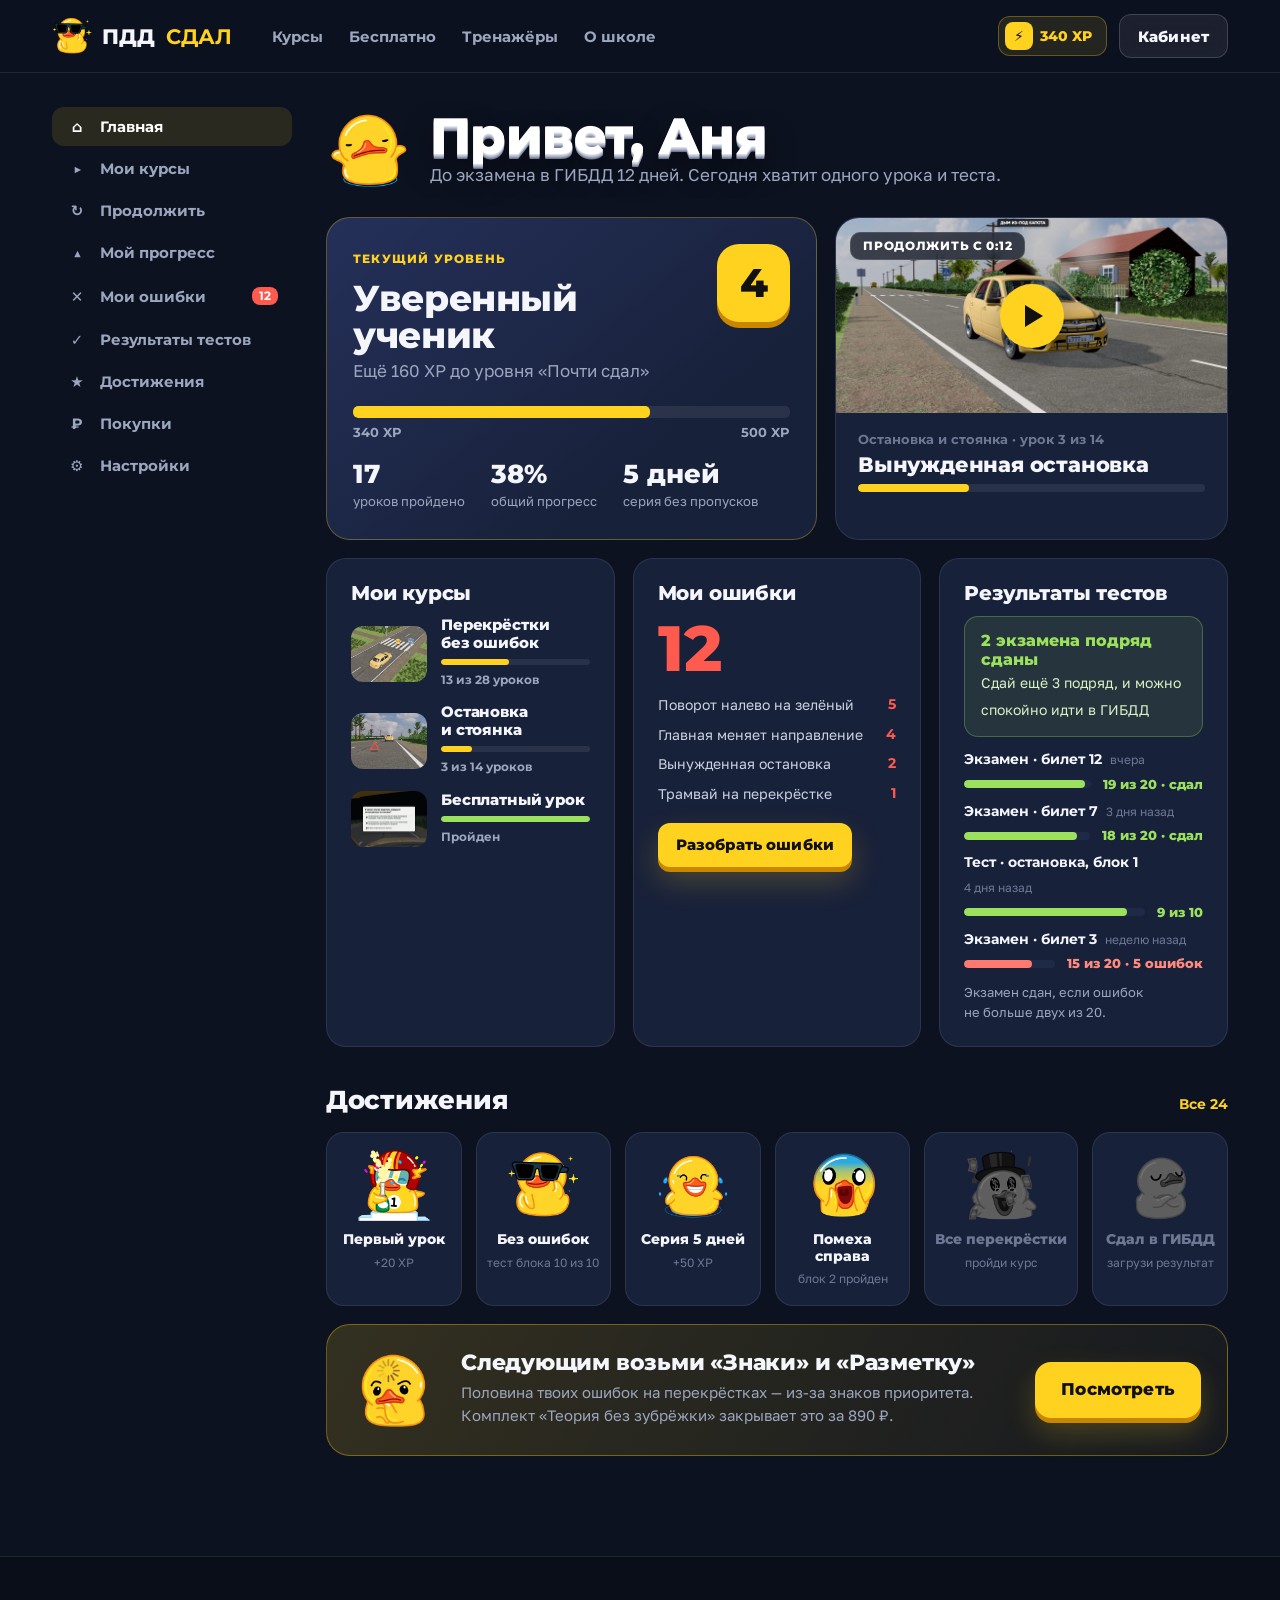
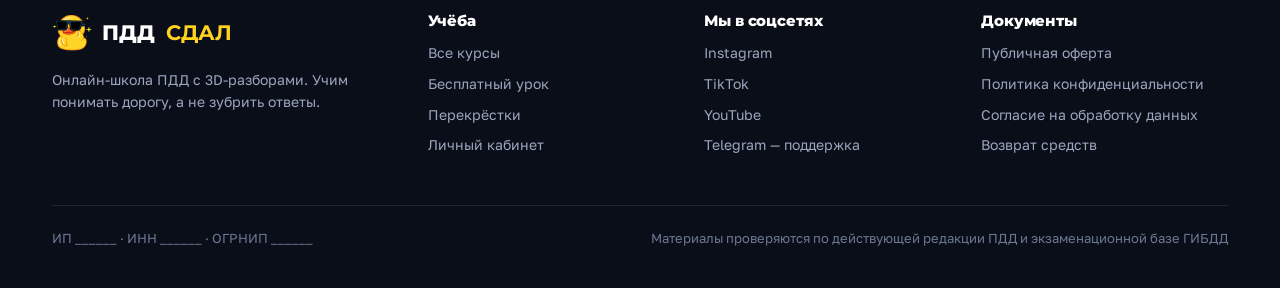
==== commit e30e880a: "Правки владельца 10.11: тренажёр на 3 вопроса, регистрация, полный курс, карточки в уроке - тренажёр" ====
--- a/account.html
+++ b/account.html
@@ -66,16 +66,14 @@
       </div>
       <div class="box rv" data-d="160" id="progress">
         <h3>Результаты тестов</h3>
-        <div class="chart">
-          <div style="height:40%"><span>11</span></div>
-          <div style="height:55%"><span>13</span></div>
-          <div style="height:50%"><span>12</span></div>
-          <div style="height:70%"><span>15</span></div>
-          <div class="p" style="height:85%"><span>18</span></div>
-          <div class="p" style="height:95%"><span>19</span></div>
-        </div>
-        <div class="chart-l"><span>тест 1</span><span>последний</span></div>
-        <p class="muted" style="font-size:14px;margin-top:12px">Зелёные — сдано по&nbsp;правилам ГИБДД: не&nbsp;больше двух ошибок из&nbsp;20.</p>
+        <div class="tres-sum"><b>2 экзамена подряд сданы</b><span>Сдай ещё 3 подряд, и&nbsp;можно спокойно идти в&nbsp;ГИБДД</span></div>
+        <ul class="tres">
+          <li><div><b>Экзамен · билет 12</b><span>вчера</span></div><div class="tres-bar"><i style="width:95%"></i></div><em class="ok">19 из&nbsp;20 · сдал</em></li>
+          <li><div><b>Экзамен · билет 7</b><span>3 дня назад</span></div><div class="tres-bar"><i style="width:90%"></i></div><em class="ok">18 из&nbsp;20 · сдал</em></li>
+          <li><div><b>Тест · остановка, блок 1</b><span>4 дня назад</span></div><div class="tres-bar"><i style="width:90%"></i></div><em class="ok">9 из&nbsp;10</em></li>
+          <li><div><b>Экзамен · билет 3</b><span>неделю назад</span></div><div class="tres-bar bad"><i style="width:75%"></i></div><em class="bad">15 из&nbsp;20 · 5 ошибок</em></li>
+        </ul>
+        <p class="muted" style="font-size:13px;margin-top:12px">Экзамен сдан, если ошибок не&nbsp;больше двух из&nbsp;20.</p>
       </div>
     </div>
 
--- a/css/app.css
+++ b/css/app.css
@@ -572,3 +572,157 @@
 html.shot .side{position:relative;top:0;height:auto}
 html.shot .prog-side{position:static}
 html.shot .acc-nav{position:static}
+
+/* ===== правки 10.11: тренажёр на 3 вопроса ===== */
+.screen-bg img.blur{filter:blur(16px) brightness(.5) saturate(1.15);transform:scale(1.12)}
+.btn-dark{background:#141824;color:#fff;border:1.5px solid #141824}
+.btn-dark:hover{background:#262c3d}
+.tr-top{display:flex;align-items:center;justify-content:space-between;margin-bottom:14px;font:800 13px/1 var(--display);color:#6b7387;letter-spacing:.02em}
+.tr-dots{display:flex;gap:6px}
+.tr-dots i{width:26px;height:6px;border-radius:4px;background:#e2e5ee}
+.tr-dots i.on{background:var(--y)}
+.tr-dots i.done{background:#141824}
+.tr-img{display:block;width:100%;border-radius:12px;margin-bottom:14px;aspect-ratio:604/225;object-fit:cover}
+.tr-act{display:flex;gap:10px;flex-wrap:wrap;margin-top:14px}
+.tr-act .btn{flex:1 1 auto}
+.tr-fin{text-align:center;padding:10px 0 4px}
+.tr-fin img{width:110px;height:110px;margin:0 auto 6px;display:block}
+.tr-fin b{display:block;font:800 44px/1 var(--display);color:#141824}
+.tr-fin p{margin-top:10px;color:#4a5268;font-size:15px}
+
+/* окно разбора */
+.modal{position:fixed;inset:0;z-index:100;display:none;place-items:center;padding:24px;background:rgba(6,9,18,.82);backdrop-filter:blur(6px)}
+.modal.on{display:grid}
+.modal-box{position:relative;width:min(1000px,100%);border-radius:22px;overflow:hidden;background:#0b0f1a;border:1px solid var(--line2);box-shadow:0 40px 90px rgba(0,0,0,.6)}
+.modal-box video{display:block;width:100%;aspect-ratio:16/9;background:#000}
+.modal-x{position:absolute;z-index:2;right:12px;top:12px;width:40px;height:40px;border-radius:12px;background:rgba(12,16,28,.8);color:#fff;font-size:18px;border:1px solid var(--line2)}
+.modal-cap{padding:14px 18px;font:800 14px/1 var(--display);color:var(--muted)}
+.modal-soon{display:grid;grid-template-columns:1.1fr 1fr;gap:24px;align-items:center;padding:24px}
+.modal-soon img{width:100%;border-radius:14px}
+.modal-soon b{display:block;font:800 22px/1.2 var(--display);margin-bottom:10px}
+.modal-soon span{display:block;color:var(--muted);margin-bottom:18px}
+
+/* урок: заметки вместо текста озвучки */
+.notes{display:grid;grid-template-columns:1fr 1fr 1fr;gap:14px;margin-top:26px;align-items:stretch}
+.notes .rule{margin-top:0}
+.rule-g{background:rgba(155,225,93,.1);border-color:rgba(155,225,93,.35);color:#d9f2c4}
+.rule-g b{color:var(--green)}
+
+/* карточки из билетов */
+.deck-sec{margin-top:40px}
+.deck-h{display:flex;justify-content:space-between;align-items:flex-end;gap:16px;margin-bottom:18px}
+.deck-h h2{font-size:30px}
+.deck-count{font:800 15px/1 var(--display);color:var(--muted);white-space:nowrap}
+.deck{position:relative;max-width:640px;margin:0 auto;transition:height .3s ease;perspective:1600px}
+.card{position:absolute;left:0;right:0;top:0;transition:transform .45s cubic-bezier(.2,.8,.2,1),opacity .35s,filter .35s;cursor:pointer}
+.card[data-p="0"]{z-index:3}
+.card[data-p="1"]{z-index:2;transform:translateY(16px) scale(.95);filter:brightness(.55);pointer-events:none}
+.card[data-p="2"]{z-index:1;transform:translateY(32px) scale(.9);filter:brightness(.35);pointer-events:none}
+.card[data-p="hide"]{opacity:0;transform:translateY(40px) scale(.88);pointer-events:none}
+.card[data-p="gone"]{opacity:0;transform:translateX(-80%) rotate(-8deg);pointer-events:none}
+.card-in{position:relative;transform-style:preserve-3d;transition:transform .55s cubic-bezier(.2,.8,.2,1)}
+.card.flip .card-in{transform:rotateY(180deg)}
+.card-f,.card-b{backface-visibility:hidden;-webkit-backface-visibility:hidden;border-radius:22px;background:#fafbfd;color:#141824;padding:22px;box-shadow:0 24px 50px rgba(0,0,0,.4)}
+.card-b{position:absolute;left:0;right:0;top:0;min-height:100%;transform:rotateY(180deg);background:#f3fbea}
+.card-f .tag-d,.card-b .tag-d{background:#eef0f5;color:#4a5268}
+.card-f img{display:block;width:100%;border-radius:12px;margin-top:14px}
+.card h3{font-size:19px;line-height:1.25;margin:14px 0 12px;color:#121624}
+.card ol{padding-left:20px;display:grid;gap:6px;font-size:15px;color:#3a4256}
+.card-b p{font-size:15px;line-height:1.5;color:#3a4256}
+.deck-nav{display:flex;justify-content:center;align-items:center;gap:12px;margin-top:22px}
+.deck-arr{width:48px;height:44px;border-radius:12px;background:rgba(255,255,255,.07);border:1.5px solid var(--line2);color:#fff;font-size:20px}
+
+/* вопрос с картинкой как на экзамене */
+.exam-img{display:block;width:100%;max-width:640px;border-radius:14px;margin-bottom:16px}
+
+/* кабинет: результаты тестов */
+.tres-sum{border-radius:14px;padding:14px 16px;background:rgba(155,225,93,.1);border:1px solid rgba(155,225,93,.3);margin-bottom:14px}
+.tres-sum b{display:block;font:800 16px/1.2 var(--display);color:var(--green)}
+.tres-sum span{font-size:14px;color:#d9f2c4}
+.tres{list-style:none;display:grid;gap:12px}
+.tres li{display:grid;grid-template-columns:1fr 90px auto;gap:12px;align-items:center}
+.tres li b{display:block;font:700 14px/1.2 var(--display)}
+.tres li span{font-size:12px;color:var(--dim)}
+.tres-bar{height:8px;border-radius:5px;background:var(--card2);overflow:hidden}
+.tres-bar i{display:block;height:100%;background:var(--green);border-radius:5px}
+.tres-bar.bad i{background:#ff7a6e}
+.tres em{font:800 13px/1 var(--display);font-style:normal;white-space:nowrap}
+.tres em.ok{color:var(--green)}
+.tres em.bad{color:#ff8a7e}
+
+/* регистрация */
+.reg{padding:40px 0 70px}
+.reg-grid{display:grid;grid-template-columns:minmax(0,560px) minmax(0,1fr);gap:40px;align-items:start}
+.reg-card{border-radius:24px;background:var(--card);border:1px solid var(--line);padding:30px;display:grid;gap:18px}
+.reg-h{display:flex;gap:14px;align-items:center}
+.reg-h img{width:72px;height:72px;flex:none}
+.reg-h h1{font-size:36px}
+.fld{display:grid;gap:8px;border:0;min-width:0}
+.fld>span{font:700 14px/1.2 var(--display);color:#dfe4ef}
+.fld>span em{font-style:normal;font-weight:600;color:var(--dim);margin-left:6px}
+.fld input[type=text],.fld input:not([type]),.fld input[type=email],.fld input[type=password],.fld input[type=number]{height:50px;border-radius:12px;background:#0f1628;border:1.5px solid var(--line2);color:#fff;padding:0 14px;font:500 16px var(--body);width:100%}
+.fld input:focus{outline:none;border-color:var(--y)}
+.seg{display:grid;grid-template-columns:1fr 1fr;gap:8px}
+.seg label{position:relative;cursor:pointer}
+.seg input{position:absolute;opacity:0}
+.seg b{display:flex;align-items:center;justify-content:center;text-align:center;min-height:48px;padding:8px 10px;border-radius:12px;background:#0f1628;border:1.5px solid var(--line2);font:700 14px/1.2 var(--display);color:#cfd5e3;transition:border-color .15s,background .15s}
+.seg input:checked+b{border-color:var(--y);background:rgba(255,210,31,.1);color:var(--y)}
+.seg input:focus-visible+b{outline:2px solid var(--y);outline-offset:2px}
+.days{display:flex;gap:8px;flex-wrap:wrap}
+.days input{flex:1 1 140px;max-width:180px}
+.days button{height:50px;padding:0 14px;border-radius:12px;background:rgba(255,255,255,.06);border:1.5px solid var(--line2);color:#cfd5e3;font:700 14px/1 var(--display)}
+.days button.on{border-color:var(--y);color:var(--y)}
+[data-days].hide{display:none}
+.agree{display:flex;gap:10px;align-items:flex-start;font-size:14px;color:var(--muted);cursor:pointer}
+.agree input{margin-top:3px;accent-color:var(--y);width:18px;height:18px;flex:none}
+.agree a{color:#fff;text-decoration:underline}
+.reg-err{min-height:0;color:#ff8a7e;font-size:14px}
+.reg-err:empty{display:none}
+.reg-alt{text-align:center;font-size:14px;color:var(--muted)}
+.reg-alt a{color:var(--y)}
+.reg-side{display:grid;gap:22px}
+.reg-img{border-radius:24px;overflow:hidden;border:1px solid var(--line)}
+.reg-img img{display:block;width:100%;aspect-ratio:4/3;object-fit:cover}
+
+@media (max-width:1100px){
+  .notes{grid-template-columns:1fr 1fr}
+  .notes .fishka{grid-column:1/-1}
+}
+@media (max-width:860px){
+  .reg-grid{grid-template-columns:minmax(0,1fr)}
+  .reg-side{display:none}
+  .modal-soon{grid-template-columns:1fr}
+}
+@media (max-width:640px){
+  .notes{grid-template-columns:1fr}
+  .deck-h h2{font-size:24px}
+  .tres li{grid-template-columns:1fr auto}
+  .tres-bar{grid-column:1/-1;order:3}
+  .reg{padding:20px 0 50px}
+  .reg-card{padding:20px}
+  .reg-h h1{font-size:30px}
+  .modal{padding:10px}
+  .tr-act .btn{flex:1 1 100%}
+}
+.screen-exam{position:absolute;z-index:2;left:28px;top:28px;bottom:28px;right:500px;display:flex;align-items:center;justify-content:center;opacity:0;pointer-events:none;transition:opacity .4s}
+.screen-exam.on{opacity:1}
+.screen-exam img{width:100%;border-radius:16px;box-shadow:0 24px 60px rgba(0,0,0,.55);border:1px solid rgba(255,255,255,.18)}
+@media (max-width:860px){
+  .screen-exam{display:none}
+  .screen-bg img.blur{filter:none;transform:none;object-fit:cover}
+}
+@media (max-width:860px){
+  .screen.ex .screen-bg{aspect-ratio:604/225}
+  .screen.ex .trainer{margin-top:12px}
+}
+.card[data-p="1"] .card-in,.card[data-p="2"] .card-in,.card[data-p="hide"] .card-in{max-height:var(--fh,400px);overflow:hidden;border-radius:22px}
+.deck-nav{position:relative;z-index:4}
+.tres li{grid-template-columns:1fr auto;row-gap:8px}
+.tres li>div:first-child{display:flex;align-items:baseline;gap:8px;flex-wrap:wrap}
+.tres-bar{grid-column:1/-1;order:3}
+.tres li>div:first-child{grid-column:1/-1}
+.tres-bar{grid-column:auto;order:0}
+.card{transform-origin:50% 100%}
+.card[data-p="1"]{transform:translateY(20px) scale(.94)}
+.card[data-p="2"]{transform:translateY(40px) scale(.88)}
+.card[data-p="1"] .card-f>*,.card[data-p="2"] .card-f>*{visibility:hidden}
